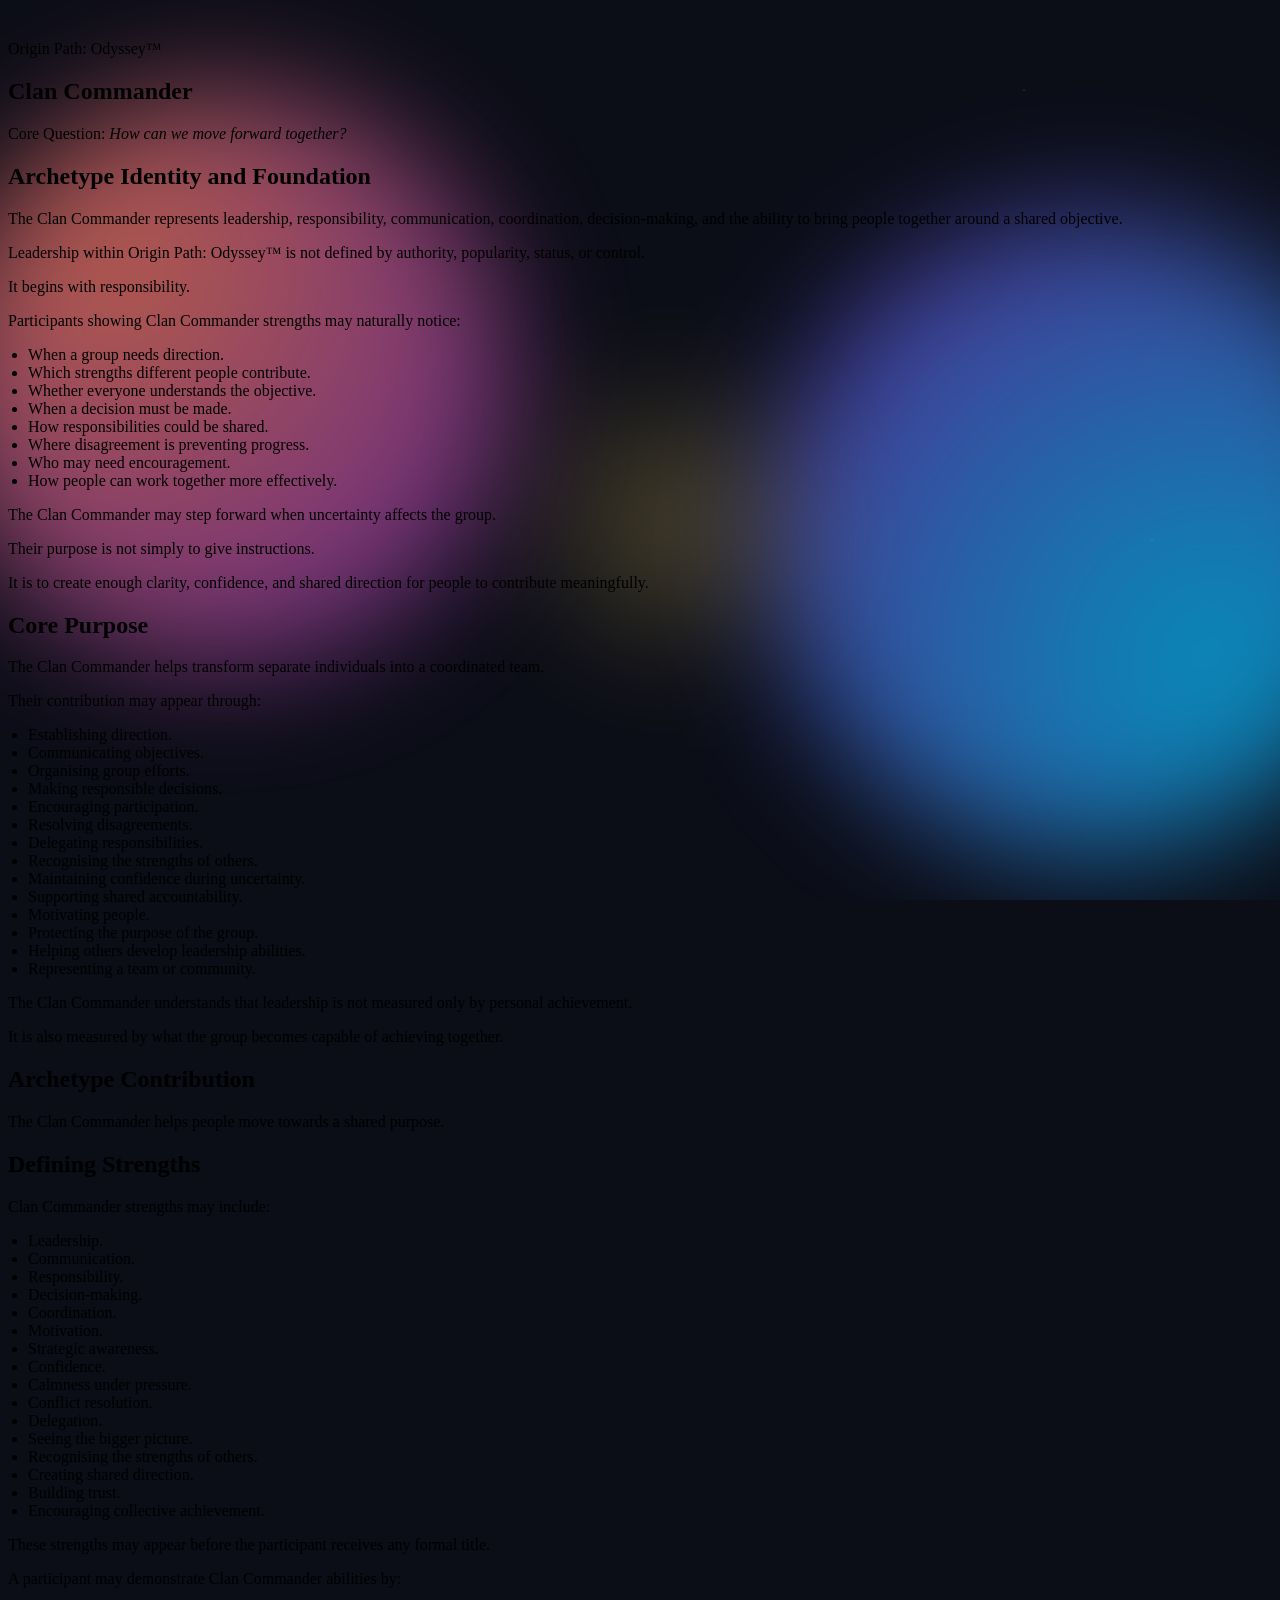
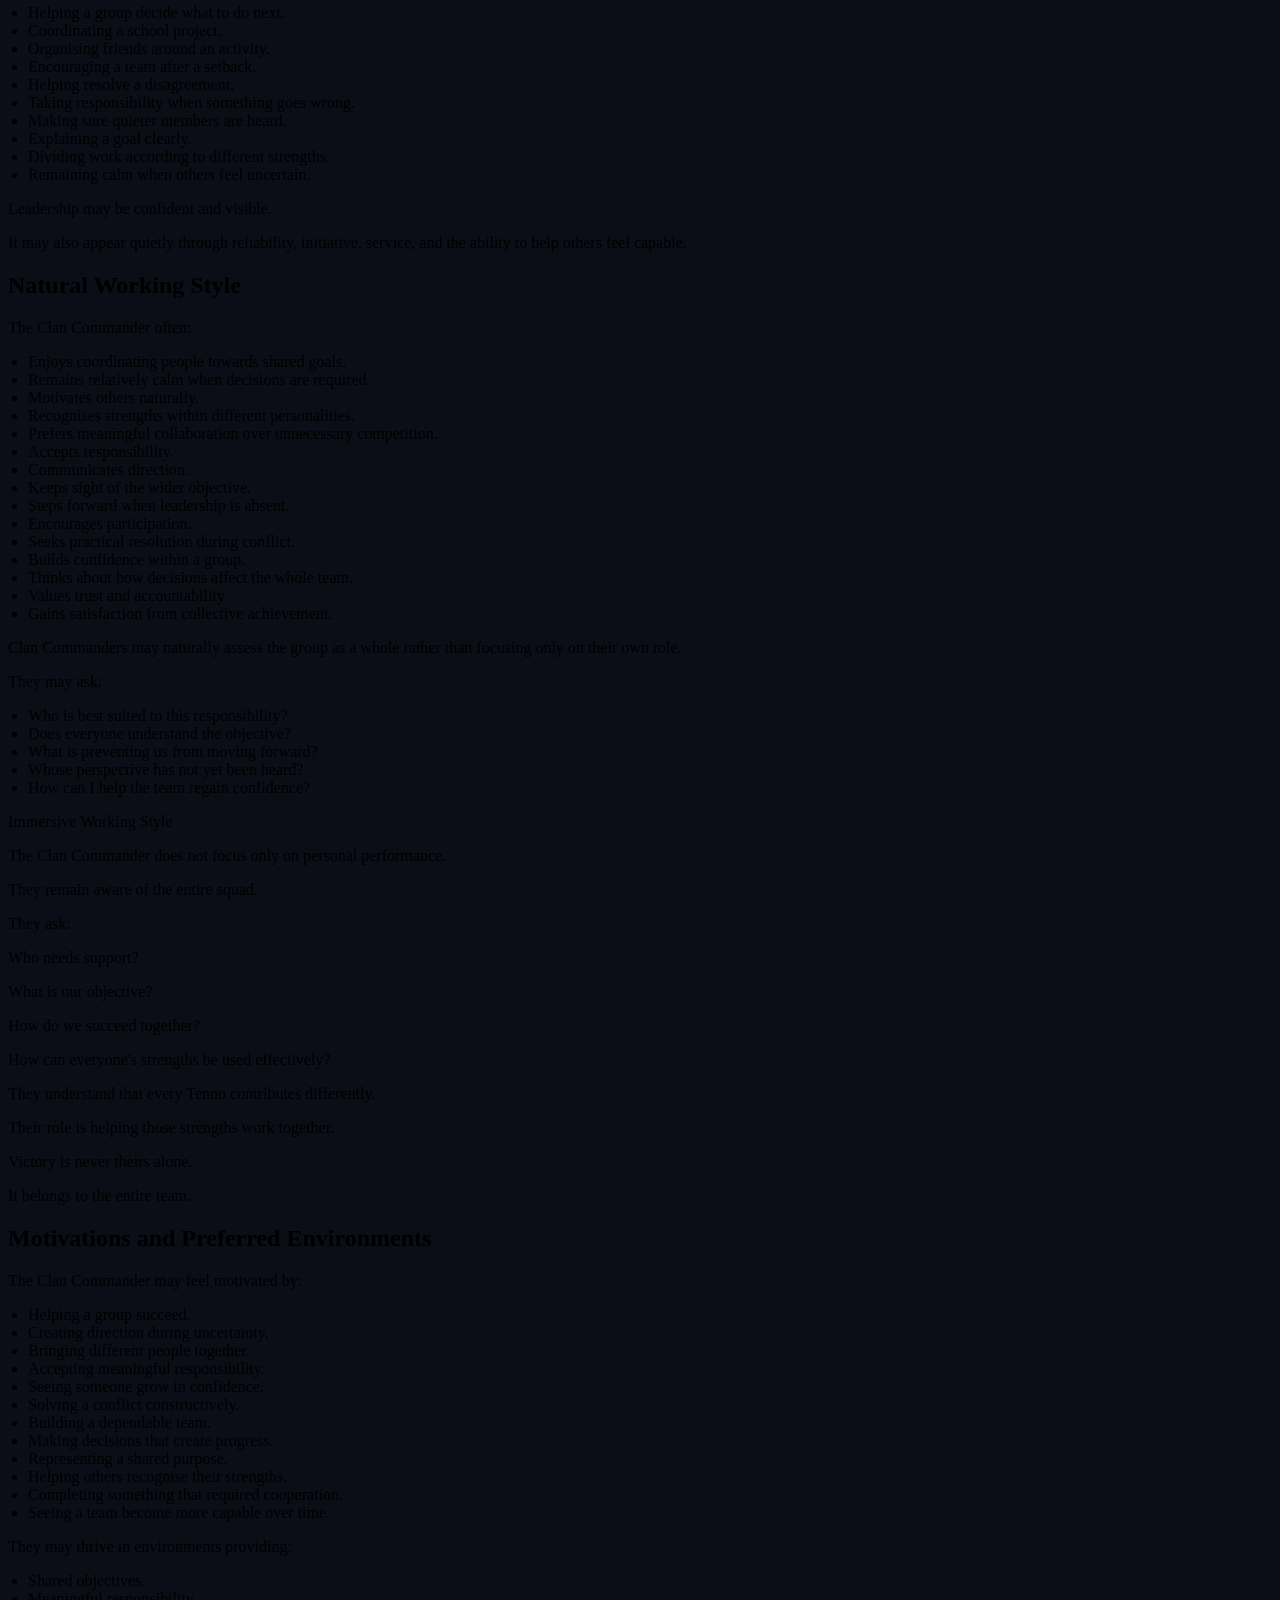
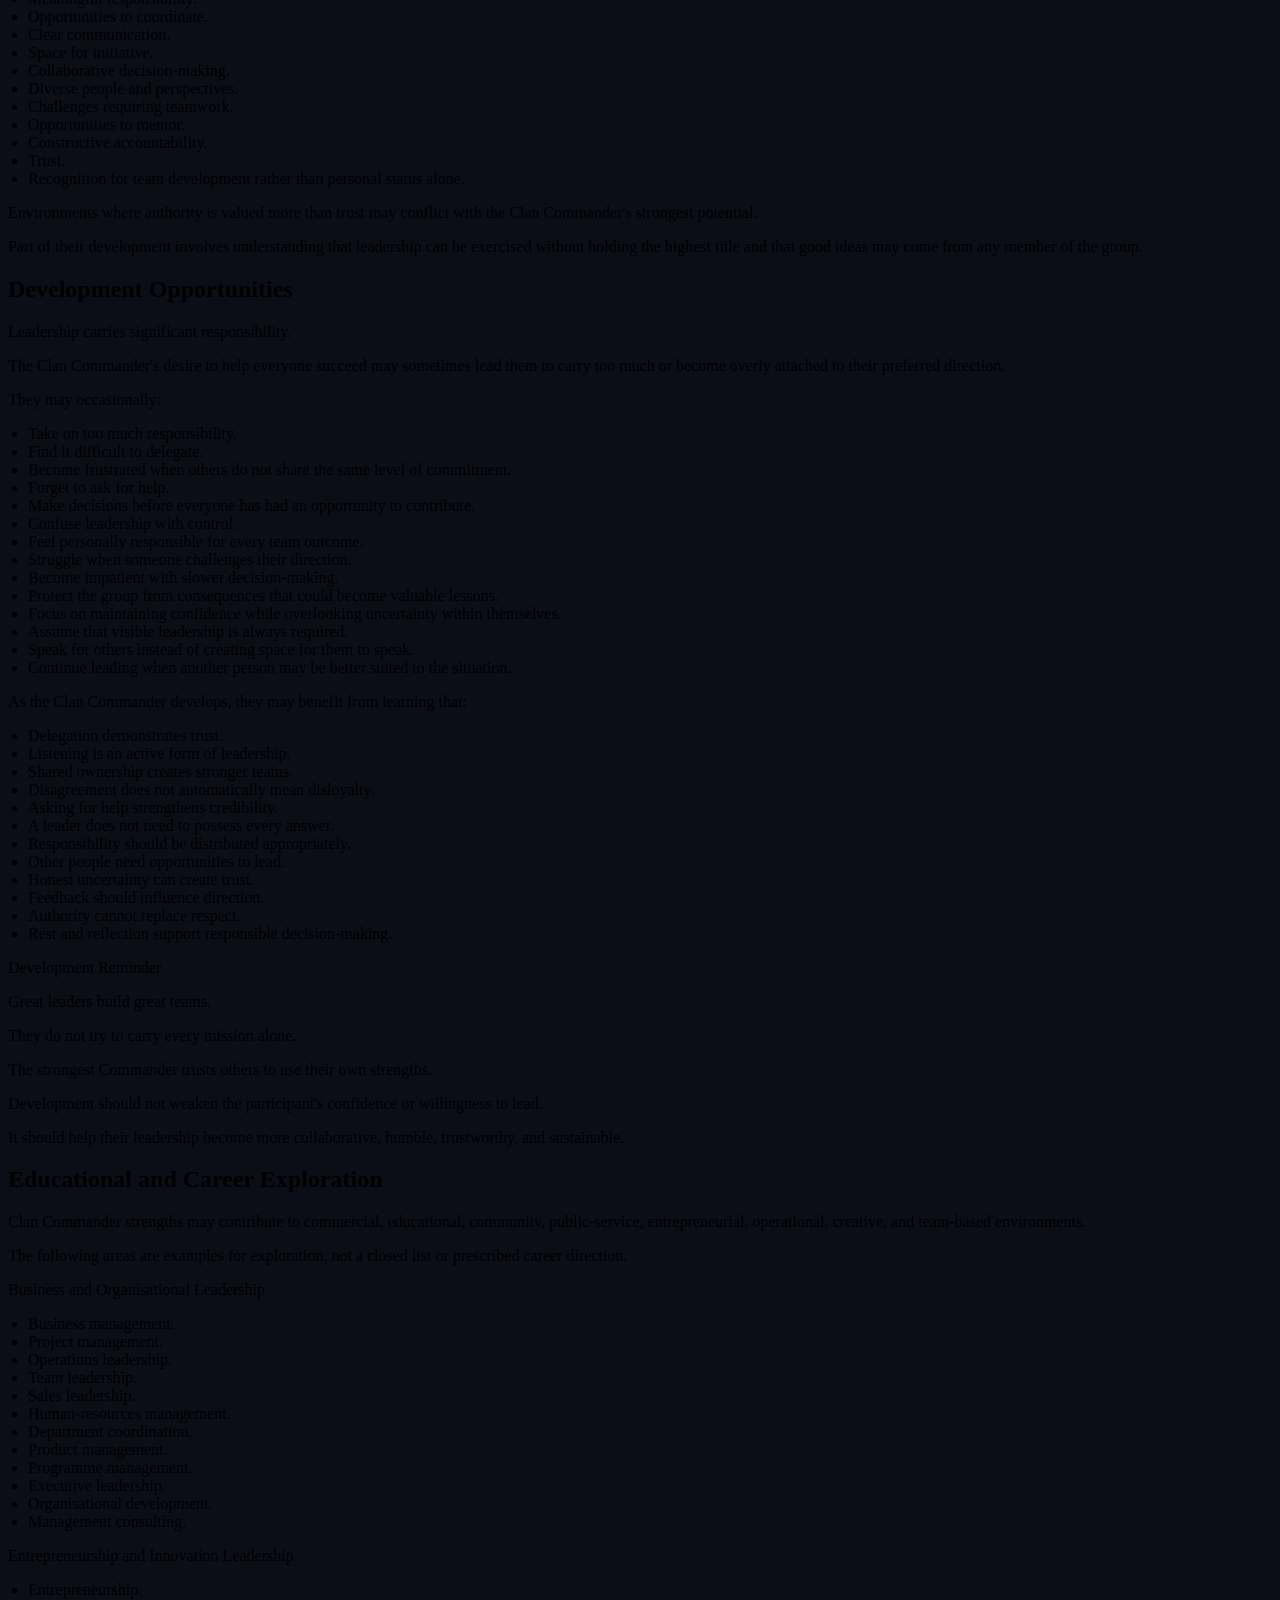
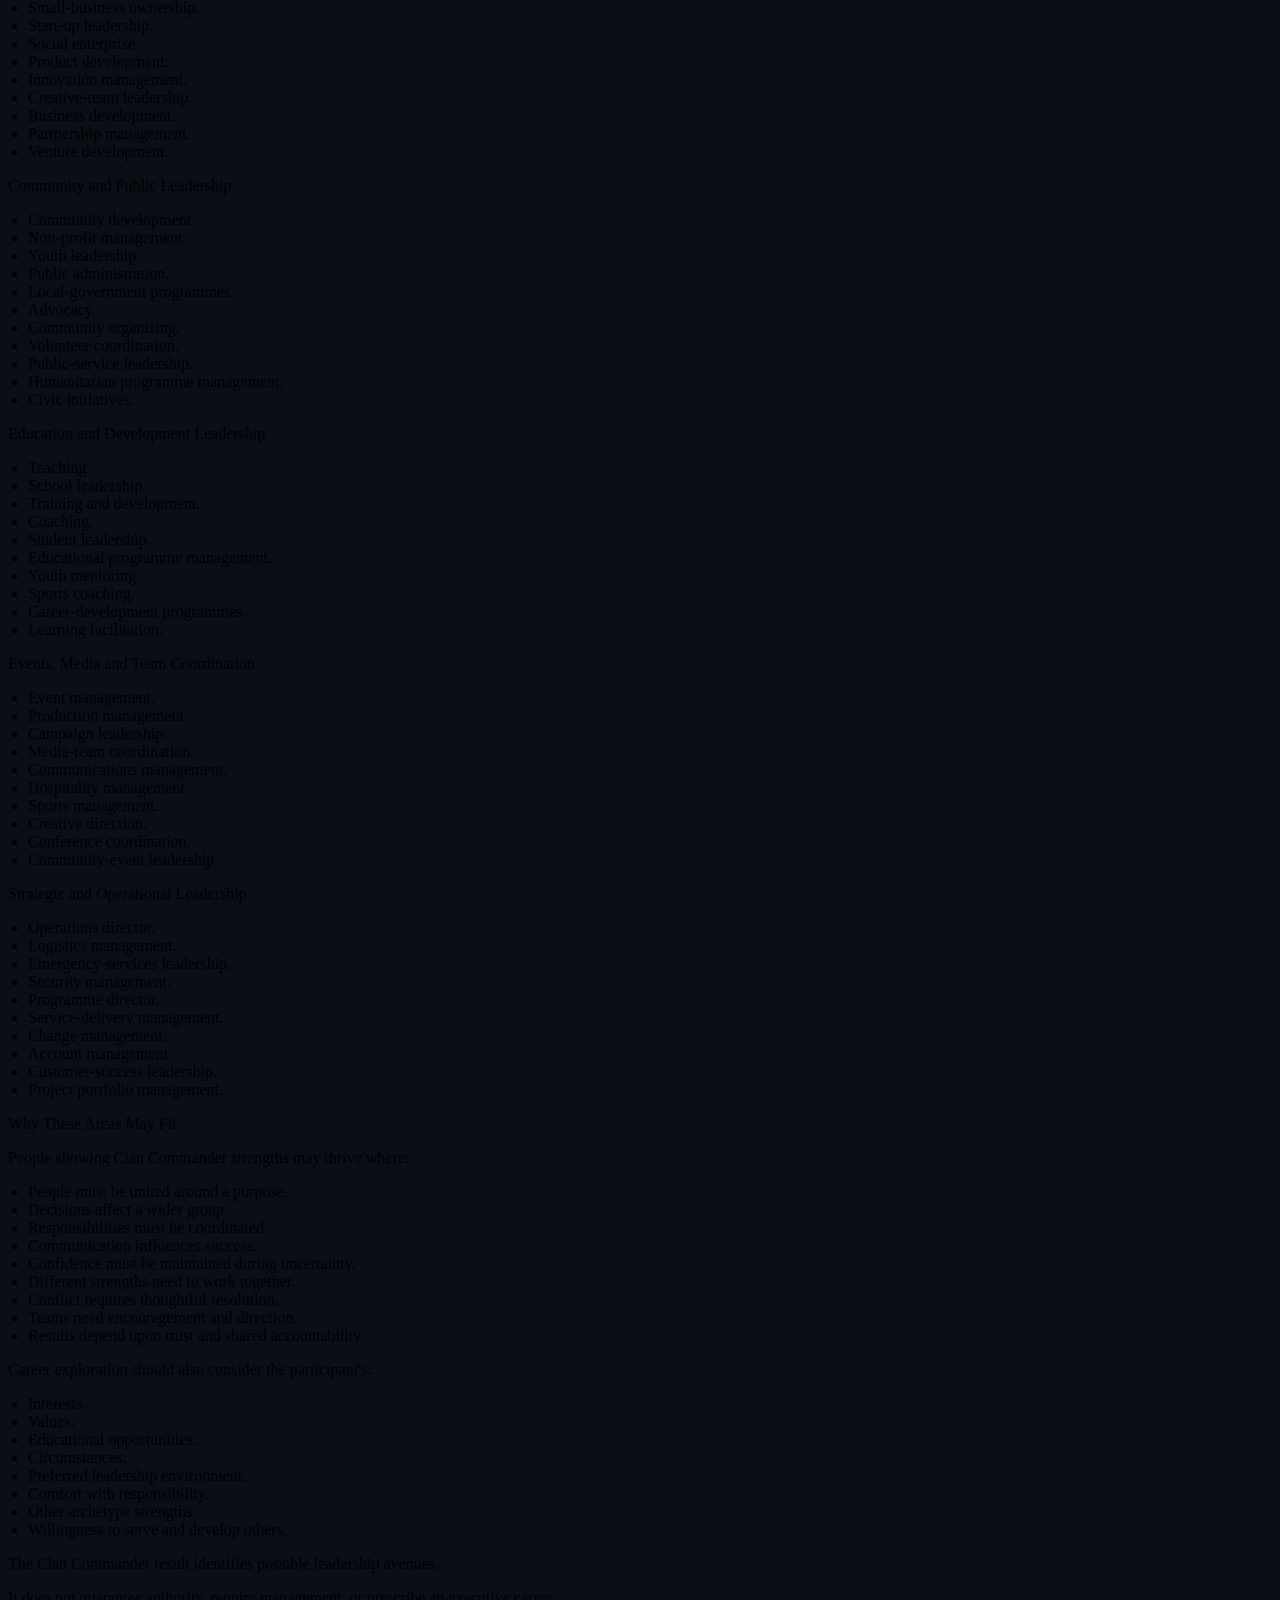
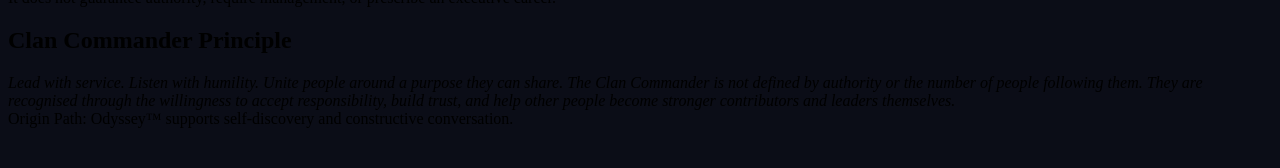
==== archetypes/clan-commander/index.html @ a95ad987 "7 Architype Pages 7 Architype Web Pages completed" ====
<!DOCTYPE html>
<html lang="en">
<head>
    <meta charset="UTF-8">
    <meta name="viewport" content="width=device-width, initial-scale=1.0">
    <title>Origin Path: Odyssey™ — Clan Commander</title>
    <link rel="stylesheet" href="../../origin-path-theme.css">
    <style>
        /* Shared landing page backgrounds / globals */
        :root {
            --deep-space: #0b0d17;
            --origin-glow: #ff7e5f;
            --odyssey-glow: #00c6ff;
            --accent-purple: #7b2cbf;
            --accent-gold: #f4d35e;
        }
        body {
            background: var(--deep-space);
        }
        .background {
            position: fixed;
            inset: 0;
            z-index: -1;
            perspective: 1200px;
            overflow: hidden;
            background: var(--deep-space);
        }
        .stars {
            position: absolute;
            inset: 0;
            background-image:
                radial-gradient(2px 2px at 10% 20%, rgba(255,255,255,0.35), transparent),
                radial-gradient(1.5px 1.5px at 80% 10%, rgba(255,255,255,0.25), transparent),
                radial-gradient(1px 1px at 40% 80%, rgba(255,255,255,0.2), transparent),
                radial-gradient(2px 2px at 90% 60%, rgba(255,255,255,0.3), transparent),
                radial-gradient(1px 1px at 25% 55%, rgba(255,255,255,0.15), transparent);
            background-size: 100% 100%;
            opacity: 0.6;
            z-index: 0;
        }
        .orb {
            position: absolute;
            border-radius: 50%;
            filter: blur(60px);
            opacity: 0.7;
            animation: float 18s ease-in-out infinite;
            z-index: 1;
        }
        .orb-origin {
            width: 45vw;
            height: 45vw;
            max-width: 600px;
            max-height: 600px;
            background: radial-gradient(circle at 30% 30%, var(--origin-glow), var(--accent-purple));
            top: 10%;
            left: -5%;
            animation-delay: 0s;
        }
        .orb-odyssey {
            width: 50vw;
            height: 50vw;
            max-width: 700px;
            max-height: 700px;
            background: radial-gradient(circle at 70% 70%, var(--odyssey-glow), var(--accent-purple));
            bottom: 5%;
            right: -10%;
            animation-delay: -9s;
        }
        .orb-gold {
            width: 25vw;
            height: 25vw;
            max-width: 320px;
            max-height: 320px;
            background: radial-gradient(circle, var(--accent-gold), transparent 70%);
            top: 40%;
            left: 40%;
            opacity: 0.35;
            animation-delay: -4s;
            animation-duration: 22s;
        }
        @keyframes float {
            0%, 100% { transform: translateY(0) scale(1); }
            50% { transform: translateY(-30px) scale(1.05); }
        }
        .opo-shell {
            position: relative;
            z-index: 10;
            margin-top: 40px;
            margin-bottom: 40px;
        }
    </style>
</head>
<body class="opo-theme">
    <div class="background" aria-hidden="true">
        <div class="stars"></div>
        <div class="orb orb-origin"></div>
        <div class="orb orb-odyssey"></div>
        <div class="orb orb-gold"></div>
    </div>
    <main class="opo-page">
        <section class="opo-shell">
            <header class="opo-hero opo-hero--participant">
                <p class="opo-eyebrow">Origin Path: Odyssey™</p>
                <h1 class="opo-title">Clan Commander</h1>
                <p class="opo-copy opo-copy--supporting">Core Question: <em>How can we move forward together?</em></p>
            </header>
            
            <div class="opo-content">
                <section class="opo-section">
                    <h2 class="opo-heading">Archetype Identity and Foundation</h2>
                    <p class="opo-copy">The Clan Commander represents leadership, responsibility, communication, coordination, decision-making, and the ability to bring people together around a shared objective.</p>
<p class="opo-copy">Leadership within Origin Path: Odyssey™ is not defined by authority, popularity, status, or control.</p>
<p class="opo-copy">It begins with responsibility.</p>
<p class="opo-copy">Participants showing Clan Commander strengths may naturally notice:</p>
<ul style="color: var(--opo-copy); margin-bottom: 14px; padding-left: 20px;">
  <li>When a group needs direction.</li>
  <li>Which strengths different people contribute.</li>
  <li>Whether everyone understands the objective.</li>
  <li>When a decision must be made.</li>
  <li>How responsibilities could be shared.</li>
  <li>Where disagreement is preventing progress.</li>
  <li>Who may need encouragement.</li>
  <li>How people can work together more effectively.</li>
</ul>
<p class="opo-copy">The Clan Commander may step forward when uncertainty affects the group.</p>
<p class="opo-copy">Their purpose is not simply to give instructions.</p>
<p class="opo-copy">It is to create enough clarity, confidence, and shared direction for people to contribute meaningfully.</p>

                </section>

                <section class="opo-section">
                    <h2 class="opo-heading">Core Purpose</h2>
                    <p class="opo-copy">The Clan Commander helps transform separate individuals into a coordinated team.</p>
<p class="opo-copy">Their contribution may appear through:</p>
<ul style="color: var(--opo-copy); margin-bottom: 14px; padding-left: 20px;">
  <li>Establishing direction.</li>
  <li>Communicating objectives.</li>
  <li>Organising group efforts.</li>
  <li>Making responsible decisions.</li>
  <li>Encouraging participation.</li>
  <li>Resolving disagreements.</li>
  <li>Delegating responsibilities.</li>
  <li>Recognising the strengths of others.</li>
  <li>Maintaining confidence during uncertainty.</li>
  <li>Supporting shared accountability.</li>
  <li>Motivating people.</li>
  <li>Protecting the purpose of the group.</li>
  <li>Helping others develop leadership abilities.</li>
  <li>Representing a team or community.</li>
</ul>
<p class="opo-copy">The Clan Commander understands that leadership is not measured only by personal achievement.</p>
<p class="opo-copy">It is also measured by what the group becomes capable of achieving together.</p>

                </section>

                <section class="opo-section opo-callout opo-callout--participant">
                    <h2 class="opo-heading">Archetype Contribution</h2>
                    <p class="opo-copy">The Clan Commander helps people move towards a shared purpose.</p>

                </section>

                <section class="opo-section">
                    <h2 class="opo-heading">Defining Strengths</h2>
                    <p class="opo-copy">Clan Commander strengths may include:</p>
<ul style="color: var(--opo-copy); margin-bottom: 14px; padding-left: 20px;">
  <li>Leadership.</li>
  <li>Communication.</li>
  <li>Responsibility.</li>
  <li>Decision-making.</li>
  <li>Coordination.</li>
  <li>Motivation.</li>
  <li>Strategic awareness.</li>
  <li>Confidence.</li>
  <li>Calmness under pressure.</li>
  <li>Conflict resolution.</li>
  <li>Delegation.</li>
  <li>Seeing the bigger picture.</li>
  <li>Recognising the strengths of others.</li>
  <li>Creating shared direction.</li>
  <li>Building trust.</li>
  <li>Encouraging collective achievement.</li>
</ul>
<p class="opo-copy">These strengths may appear before the participant receives any formal title.</p>
<p class="opo-copy">A participant may demonstrate Clan Commander abilities by:</p>
<ul style="color: var(--opo-copy); margin-bottom: 14px; padding-left: 20px;">
  <li>Helping a group decide what to do next.</li>
  <li>Coordinating a school project.</li>
  <li>Organising friends around an activity.</li>
  <li>Encouraging a team after a setback.</li>
  <li>Helping resolve a disagreement.</li>
  <li>Taking responsibility when something goes wrong.</li>
  <li>Making sure quieter members are heard.</li>
  <li>Explaining a goal clearly.</li>
  <li>Dividing work according to different strengths.</li>
  <li>Remaining calm when others feel uncertain.</li>
</ul>
<p class="opo-copy">Leadership may be confident and visible.</p>
<p class="opo-copy">It may also appear quietly through reliability, initiative, service, and the ability to help others feel capable.</p>

                </section>

                <section class="opo-section">
                    <article class="opo-detail">
                        <h2 class="opo-heading">Natural Working Style</h2>
                        <p class="opo-copy">The Clan Commander often:</p>
<ul style="color: var(--opo-copy); margin-bottom: 14px; padding-left: 20px;">
  <li>Enjoys coordinating people towards shared goals.</li>
  <li>Remains relatively calm when decisions are required.</li>
  <li>Motivates others naturally.</li>
  <li>Recognises strengths within different personalities.</li>
  <li>Prefers meaningful collaboration over unnecessary competition.</li>
  <li>Accepts responsibility.</li>
  <li>Communicates direction.</li>
  <li>Keeps sight of the wider objective.</li>
  <li>Steps forward when leadership is absent.</li>
  <li>Encourages participation.</li>
  <li>Seeks practical resolution during conflict.</li>
  <li>Builds confidence within a group.</li>
  <li>Thinks about how decisions affect the whole team.</li>
  <li>Values trust and accountability.</li>
  <li>Gains satisfaction from collective achievement.</li>
</ul>
<p class="opo-copy">Clan Commanders may naturally assess the group as a whole rather than focusing only on their own role.</p>
<p class="opo-copy">They may ask:</p>
<ul style="color: var(--opo-copy); margin-bottom: 14px; padding-left: 20px;">
  <li>Who is best suited to this responsibility?</li>
  <li>Does everyone understand the objective?</li>
  <li>What is preventing us from moving forward?</li>
  <li>Whose perspective has not yet been heard?</li>
  <li>How can I help the team regain confidence?</li>
</ul>
<p class="opo-copy">Immersive Working Style</p>
<p class="opo-copy">The Clan Commander does not focus only on personal performance.</p>
<p class="opo-copy">They remain aware of the entire squad.</p>
<p class="opo-copy">They ask:</p>
<p class="opo-copy">Who needs support?</p>
<p class="opo-copy">What is our objective?</p>
<p class="opo-copy">How do we succeed together?</p>
<p class="opo-copy">How can everyone&#39;s strengths be used effectively?</p>
<p class="opo-copy">They understand that every Tenno contributes differently.</p>
<p class="opo-copy">Their role is helping those strengths work together.</p>
<p class="opo-copy">Victory is never theirs alone.</p>
<p class="opo-copy">It belongs to the entire team.</p>

                    </article>
                    <article class="opo-detail" style="margin-top: 18px;">
                        <h2 class="opo-heading">Motivations and Preferred Environments</h2>
                        <p class="opo-copy">The Clan Commander may feel motivated by:</p>
<ul style="color: var(--opo-copy); margin-bottom: 14px; padding-left: 20px;">
  <li>Helping a group succeed.</li>
  <li>Creating direction during uncertainty.</li>
  <li>Bringing different people together.</li>
  <li>Accepting meaningful responsibility.</li>
  <li>Seeing someone grow in confidence.</li>
  <li>Solving a conflict constructively.</li>
  <li>Building a dependable team.</li>
  <li>Making decisions that create progress.</li>
  <li>Representing a shared purpose.</li>
  <li>Helping others recognise their strengths.</li>
  <li>Completing something that required cooperation.</li>
  <li>Seeing a team become more capable over time.</li>
</ul>
<p class="opo-copy">They may thrive in environments providing:</p>
<ul style="color: var(--opo-copy); margin-bottom: 14px; padding-left: 20px;">
  <li>Shared objectives.</li>
  <li>Meaningful responsibility.</li>
  <li>Opportunities to coordinate.</li>
  <li>Clear communication.</li>
  <li>Space for initiative.</li>
  <li>Collaborative decision-making.</li>
  <li>Diverse people and perspectives.</li>
  <li>Challenges requiring teamwork.</li>
  <li>Opportunities to mentor.</li>
  <li>Constructive accountability.</li>
  <li>Trust.</li>
  <li>Recognition for team development rather than personal status alone.</li>
</ul>
<p class="opo-copy">Environments where authority is valued more than trust may conflict with the Clan Commander&#39;s strongest potential.</p>
<p class="opo-copy">Part of their development involves understanding that leadership can be exercised without holding the highest title and that good ideas may come from any member of the group.</p>

                    </article>
                </section>

                <section class="opo-section">
                    <div class="opo-panel opo-panel--guidance">
                        <h2 class="opo-heading">Development Opportunities</h2>
                        <p class="opo-copy">Leadership carries significant responsibility.</p>
<p class="opo-copy">The Clan Commander&#39;s desire to help everyone succeed may sometimes lead them to carry too much or become overly attached to their preferred direction.</p>
<p class="opo-copy">They may occasionally:</p>
<ul style="color: var(--opo-copy); margin-bottom: 14px; padding-left: 20px;">
  <li>Take on too much responsibility.</li>
  <li>Find it difficult to delegate.</li>
  <li>Become frustrated when others do not share the same level of commitment.</li>
  <li>Forget to ask for help.</li>
  <li>Make decisions before everyone has had an opportunity to contribute.</li>
  <li>Confuse leadership with control.</li>
  <li>Feel personally responsible for every team outcome.</li>
  <li>Struggle when someone challenges their direction.</li>
  <li>Become impatient with slower decision-making.</li>
  <li>Protect the group from consequences that could become valuable lessons.</li>
  <li>Focus on maintaining confidence while overlooking uncertainty within themselves.</li>
  <li>Assume that visible leadership is always required.</li>
  <li>Speak for others instead of creating space for them to speak.</li>
  <li>Continue leading when another person may be better suited to the situation.</li>
</ul>
<p class="opo-copy">As the Clan Commander develops, they may benefit from learning that:</p>
<ul style="color: var(--opo-copy); margin-bottom: 14px; padding-left: 20px;">
  <li>Delegation demonstrates trust.</li>
  <li>Listening is an active form of leadership.</li>
  <li>Shared ownership creates stronger teams.</li>
  <li>Disagreement does not automatically mean disloyalty.</li>
  <li>Asking for help strengthens credibility.</li>
  <li>A leader does not need to possess every answer.</li>
  <li>Responsibility should be distributed appropriately.</li>
  <li>Other people need opportunities to lead.</li>
  <li>Honest uncertainty can create trust.</li>
  <li>Feedback should influence direction.</li>
  <li>Authority cannot replace respect.</li>
  <li>Rest and reflection support responsible decision-making.</li>
</ul>
<p class="opo-copy">Development Reminder</p>
<p class="opo-copy">Great leaders build great teams.</p>
<p class="opo-copy">They do not try to carry every mission alone.</p>
<p class="opo-copy">The strongest Commander trusts others to use their own strengths.</p>
<p class="opo-copy">Development should not weaken the participant&#39;s confidence or willingness to lead.</p>
<p class="opo-copy">It should help their leadership become more collaborative, humble, trustworthy, and sustainable.</p>

                    </div>
                </section>

                <section class="opo-section">
                    <h2 class="opo-heading">Educational and Career Exploration</h2>
                    <p class="opo-copy">Clan Commander strengths may contribute to commercial, educational, community, public-service, entrepreneurial, operational, creative, and team-based environments.</p>
<p class="opo-copy">The following areas are examples for exploration, not a closed list or prescribed career direction.</p>
<p class="opo-copy">Business and Organisational Leadership</p>
<ul style="color: var(--opo-copy); margin-bottom: 14px; padding-left: 20px;">
  <li>Business management.</li>
  <li>Project management.</li>
  <li>Operations leadership.</li>
  <li>Team leadership.</li>
  <li>Sales leadership.</li>
  <li>Human-resources management.</li>
  <li>Department coordination.</li>
  <li>Product management.</li>
  <li>Programme management.</li>
  <li>Executive leadership.</li>
  <li>Organisational development.</li>
  <li>Management consulting.</li>
</ul>
<p class="opo-copy">Entrepreneurship and Innovation Leadership</p>
<ul style="color: var(--opo-copy); margin-bottom: 14px; padding-left: 20px;">
  <li>Entrepreneurship.</li>
  <li>Small-business ownership.</li>
  <li>Start-up leadership.</li>
  <li>Social enterprise.</li>
  <li>Product development.</li>
  <li>Innovation management.</li>
  <li>Creative-team leadership.</li>
  <li>Business development.</li>
  <li>Partnership management.</li>
  <li>Venture development.</li>
</ul>
<p class="opo-copy">Community and Public Leadership</p>
<ul style="color: var(--opo-copy); margin-bottom: 14px; padding-left: 20px;">
  <li>Community development.</li>
  <li>Non-profit management.</li>
  <li>Youth leadership.</li>
  <li>Public administration.</li>
  <li>Local-government programmes.</li>
  <li>Advocacy.</li>
  <li>Community organising.</li>
  <li>Volunteer coordination.</li>
  <li>Public-service leadership.</li>
  <li>Humanitarian programme management.</li>
  <li>Civic initiatives.</li>
</ul>
<p class="opo-copy">Education and Development Leadership</p>
<ul style="color: var(--opo-copy); margin-bottom: 14px; padding-left: 20px;">
  <li>Teaching.</li>
  <li>School leadership.</li>
  <li>Training and development.</li>
  <li>Coaching.</li>
  <li>Student leadership.</li>
  <li>Educational programme management.</li>
  <li>Youth mentoring.</li>
  <li>Sports coaching.</li>
  <li>Career-development programmes.</li>
  <li>Learning facilitation.</li>
</ul>
<p class="opo-copy">Events, Media and Team Coordination</p>
<ul style="color: var(--opo-copy); margin-bottom: 14px; padding-left: 20px;">
  <li>Event management.</li>
  <li>Production management.</li>
  <li>Campaign leadership.</li>
  <li>Media-team coordination.</li>
  <li>Communications management.</li>
  <li>Hospitality management.</li>
  <li>Sports management.</li>
  <li>Creative direction.</li>
  <li>Conference coordination.</li>
  <li>Community-event leadership.</li>
</ul>
<p class="opo-copy">Strategic and Operational Leadership</p>
<ul style="color: var(--opo-copy); margin-bottom: 14px; padding-left: 20px;">
  <li>Operations director.</li>
  <li>Logistics management.</li>
  <li>Emergency-services leadership.</li>
  <li>Security management.</li>
  <li>Programme director.</li>
  <li>Service-delivery management.</li>
  <li>Change management.</li>
  <li>Account management.</li>
  <li>Customer-success leadership.</li>
  <li>Project portfolio management.</li>
</ul>
<p class="opo-copy">Why These Areas May Fit</p>
<p class="opo-copy">People showing Clan Commander strengths may thrive where:</p>
<ul style="color: var(--opo-copy); margin-bottom: 14px; padding-left: 20px;">
  <li>People must be united around a purpose.</li>
  <li>Decisions affect a wider group.</li>
  <li>Responsibilities must be coordinated.</li>
  <li>Communication influences success.</li>
  <li>Confidence must be maintained during uncertainty.</li>
  <li>Different strengths need to work together.</li>
  <li>Conflict requires thoughtful resolution.</li>
  <li>Teams need encouragement and direction.</li>
  <li>Results depend upon trust and shared accountability.</li>
</ul>
<p class="opo-copy">Career exploration should also consider the participant&#39;s:</p>
<ul style="color: var(--opo-copy); margin-bottom: 14px; padding-left: 20px;">
  <li>Interests.</li>
  <li>Values.</li>
  <li>Educational opportunities.</li>
  <li>Circumstances.</li>
  <li>Preferred leadership environment.</li>
  <li>Comfort with responsibility.</li>
  <li>Other archetype strengths.</li>
  <li>Willingness to serve and develop others.</li>
</ul>
<p class="opo-copy">The Clan Commander result identifies possible leadership avenues.</p>
<p class="opo-copy">It does not guarantee authority, require management, or prescribe an executive career.</p>

                </section>
                
                <section class="opo-panel opo-panel--reflection">
                    <h2 class="opo-heading">Clan Commander Principle</h2>
                    <p style="font-style: italic; margin-bottom: 0;" class="opo-copy">Lead with service. Listen with humility. Unite people around a purpose they can share.
The Clan Commander is not defined by authority or the number of people following them.
They are recognised through the willingness to accept responsibility, build trust, and help other people become stronger contributors and leaders themselves.</p>
                </section>
            </div>

            <footer class="opo-footer">
                Origin Path: Odyssey™ supports self-discovery and constructive conversation.
            </footer>
        </section>
    </main>
</body>
</html>
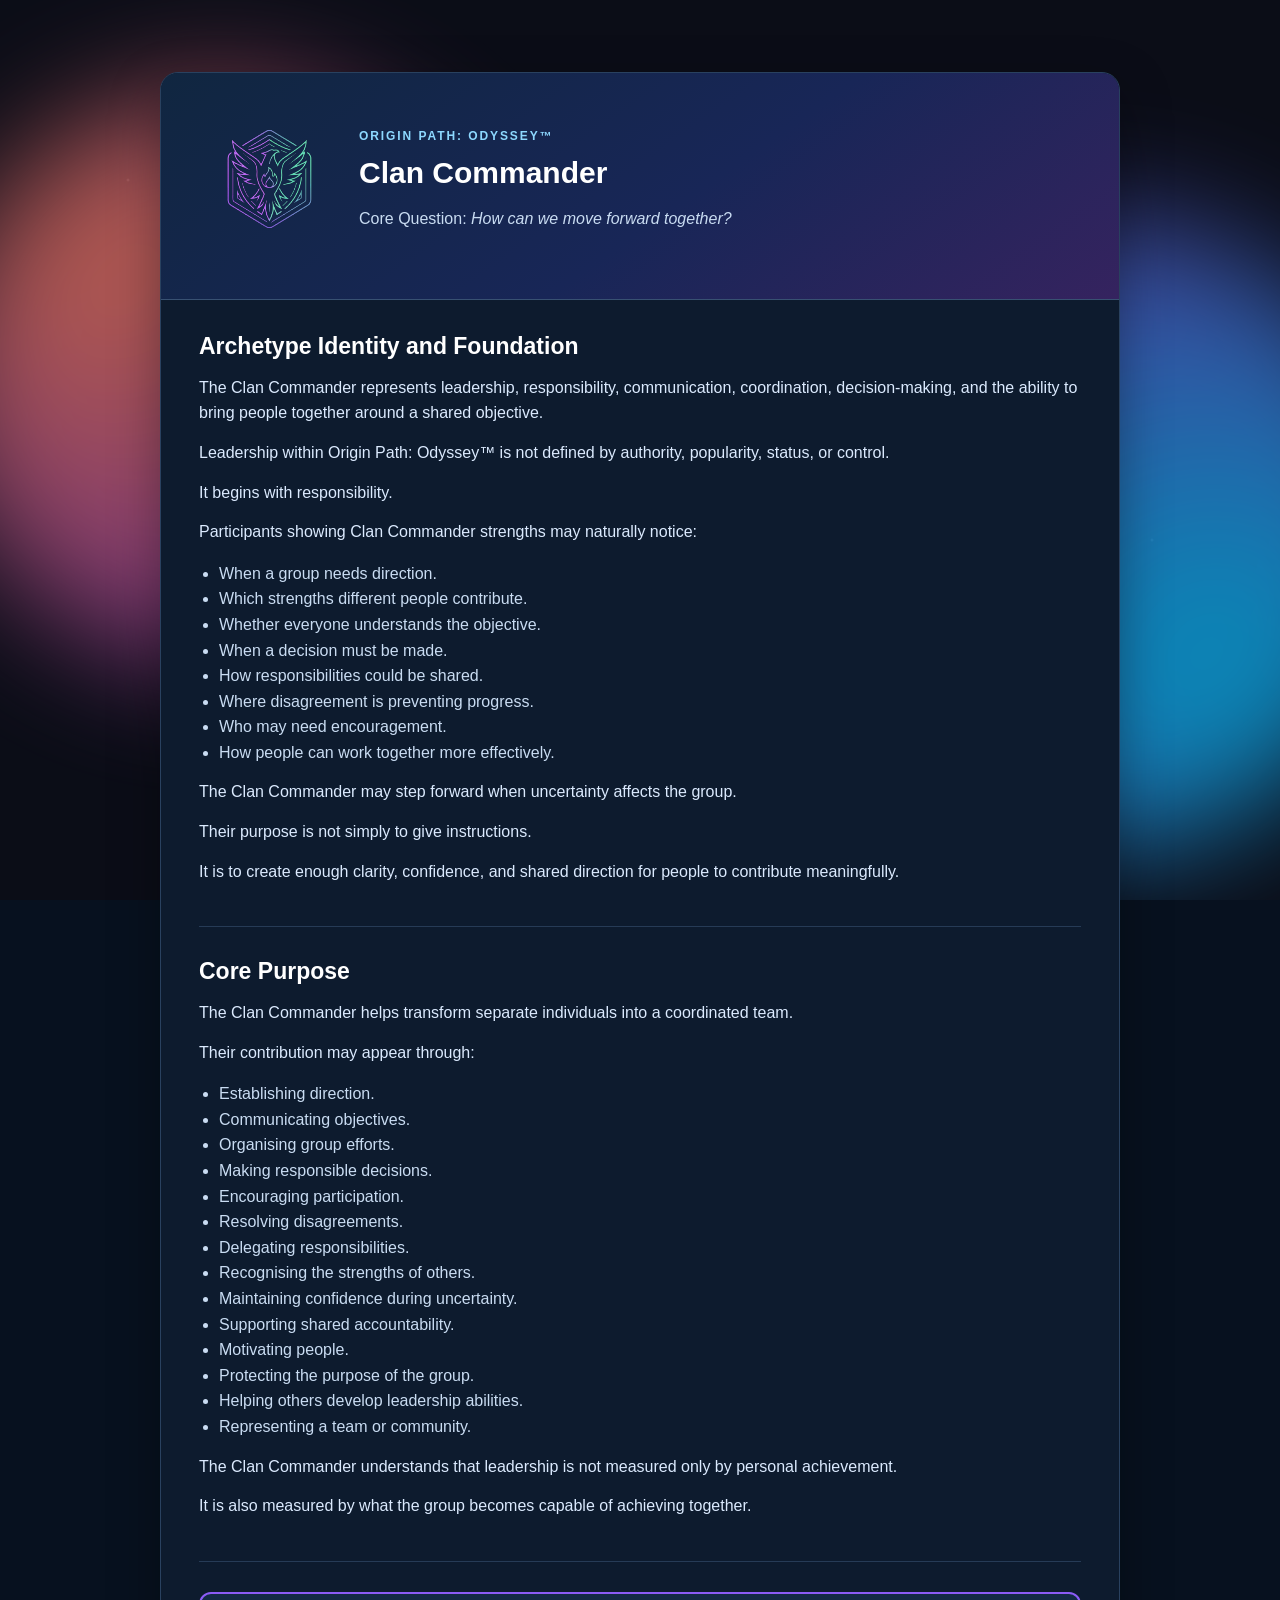
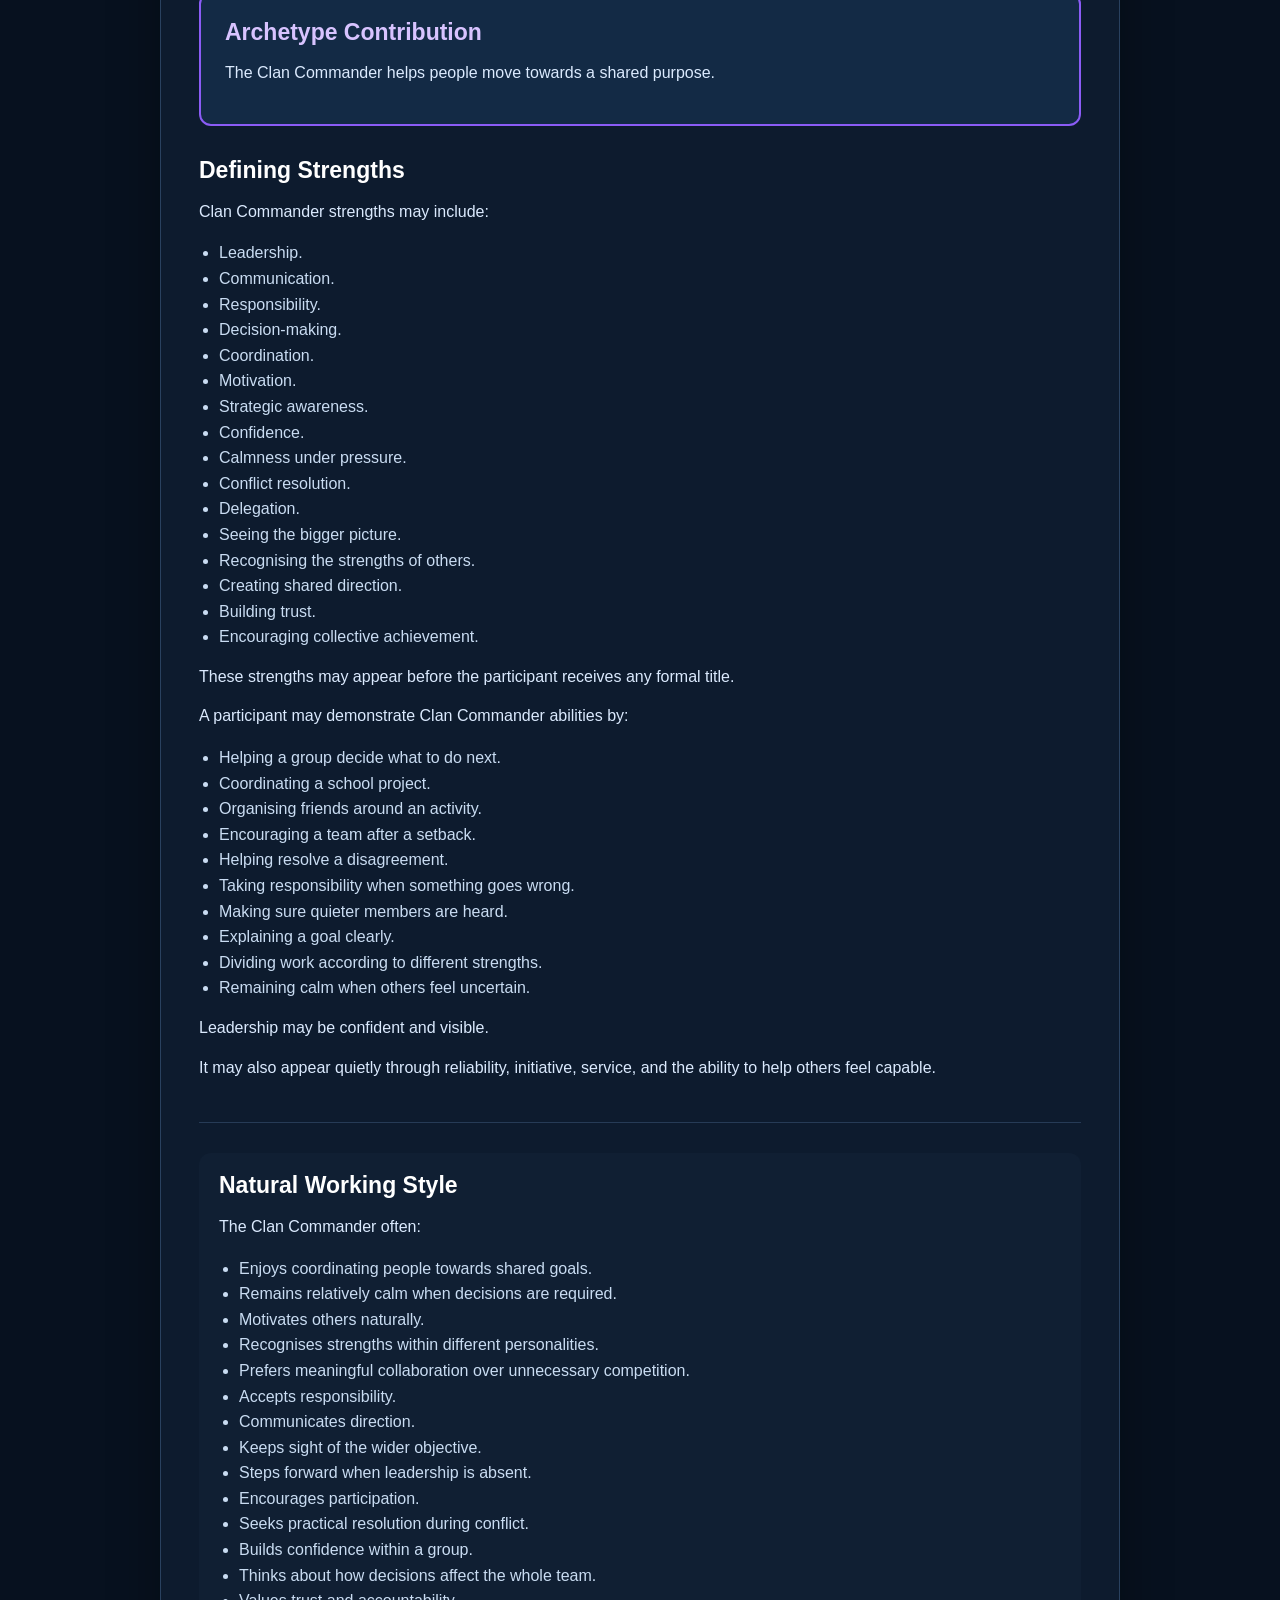
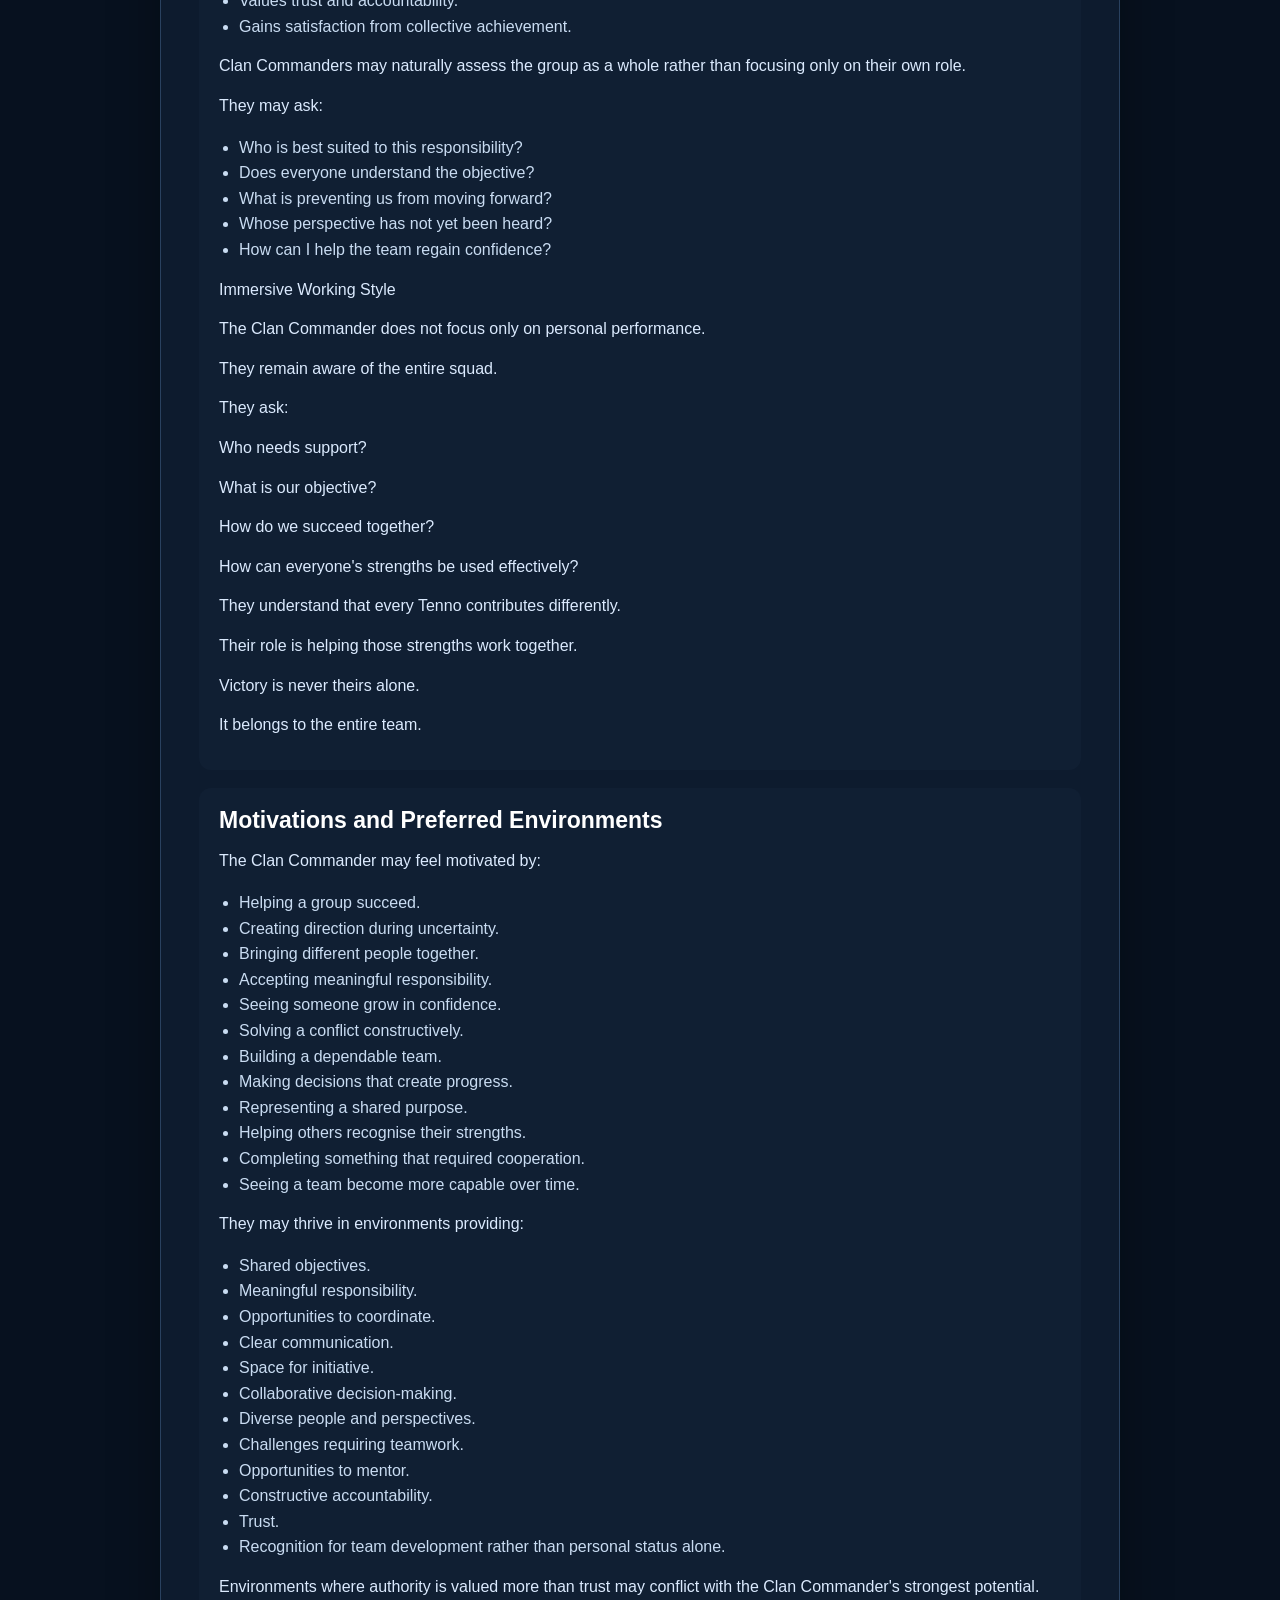
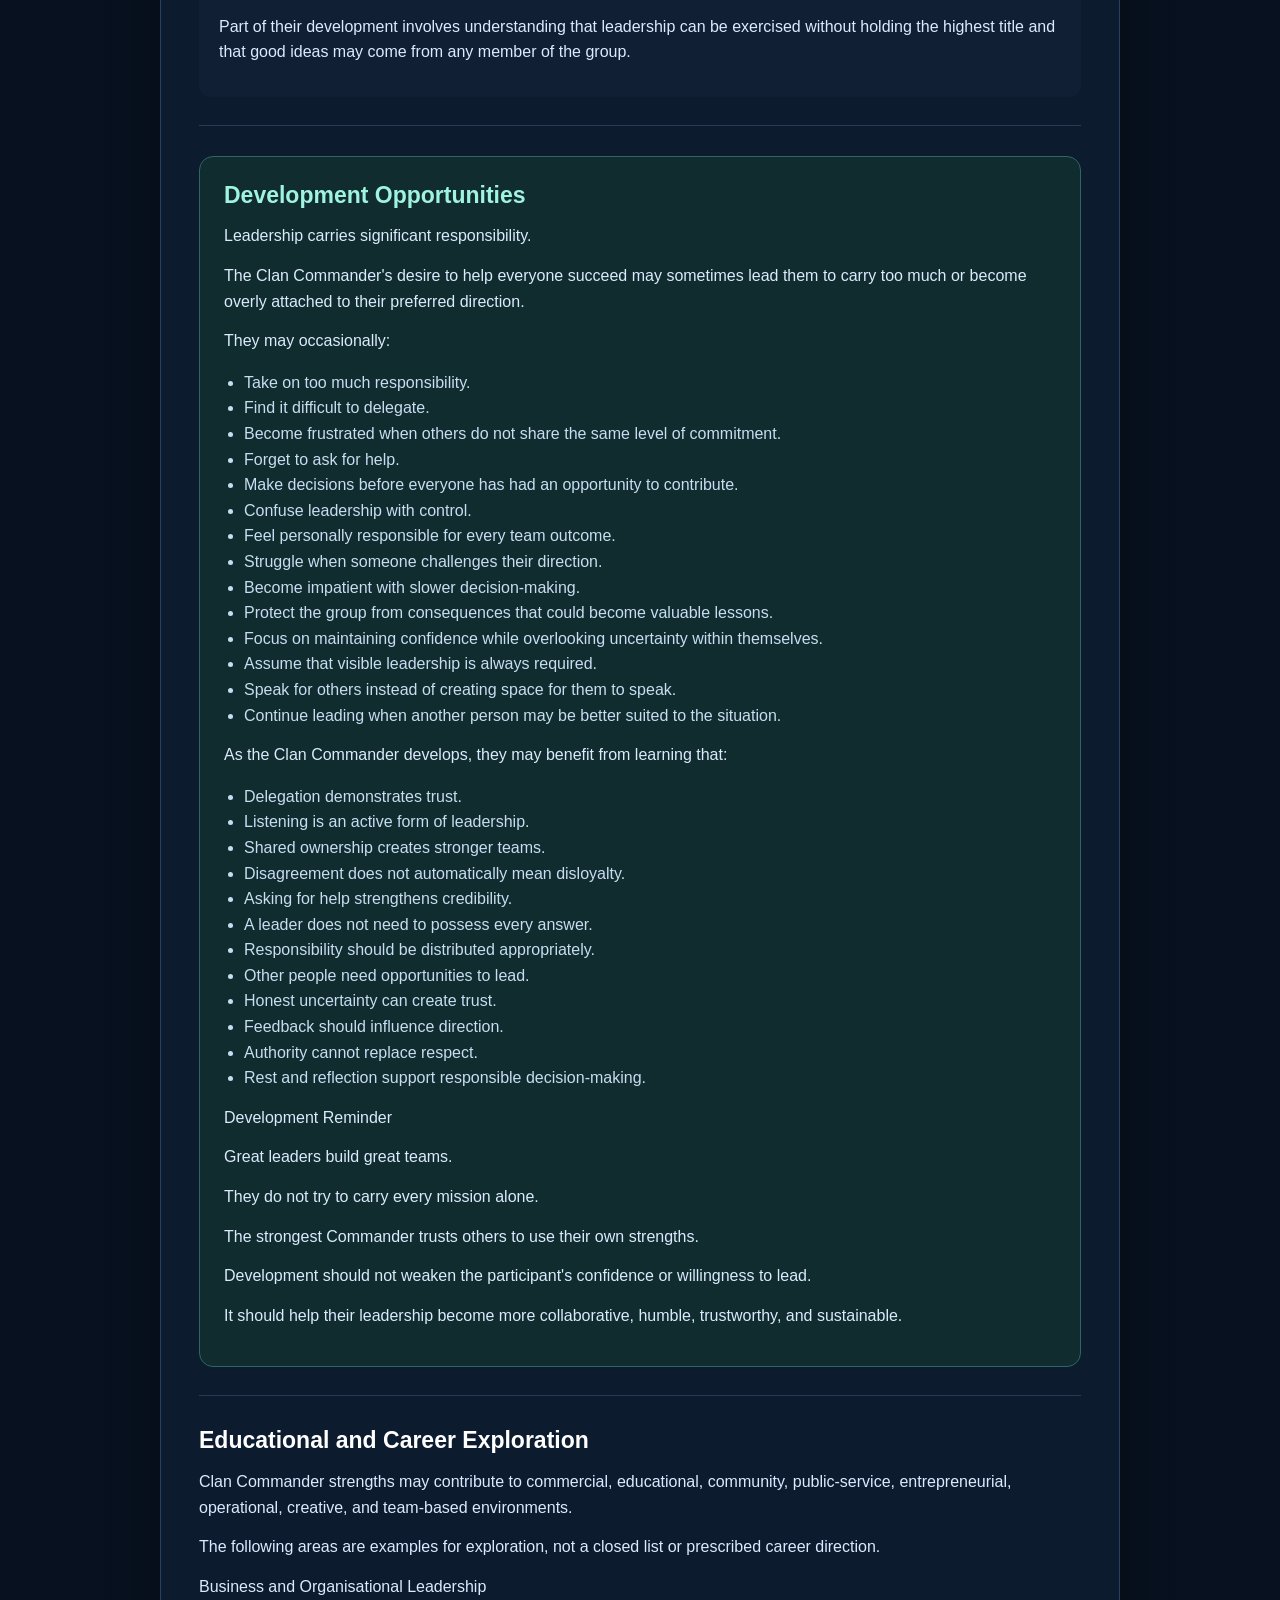
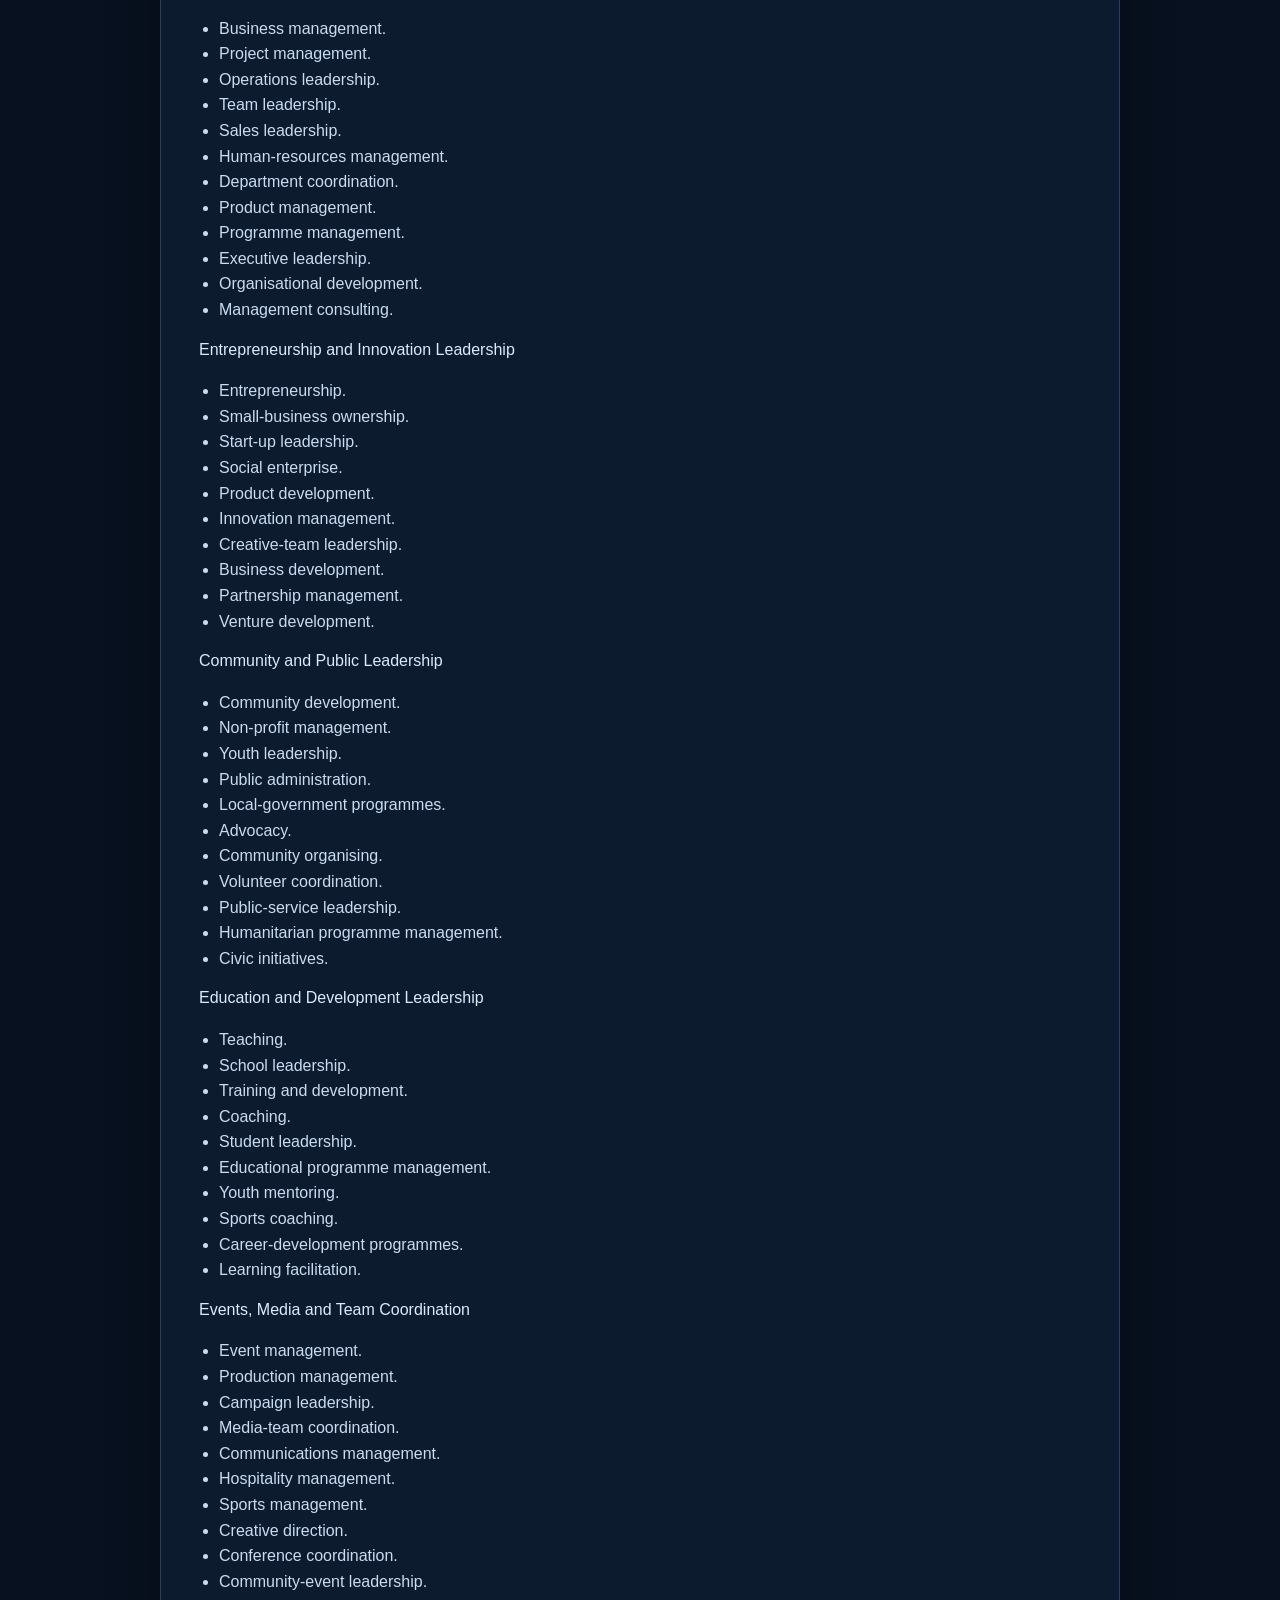
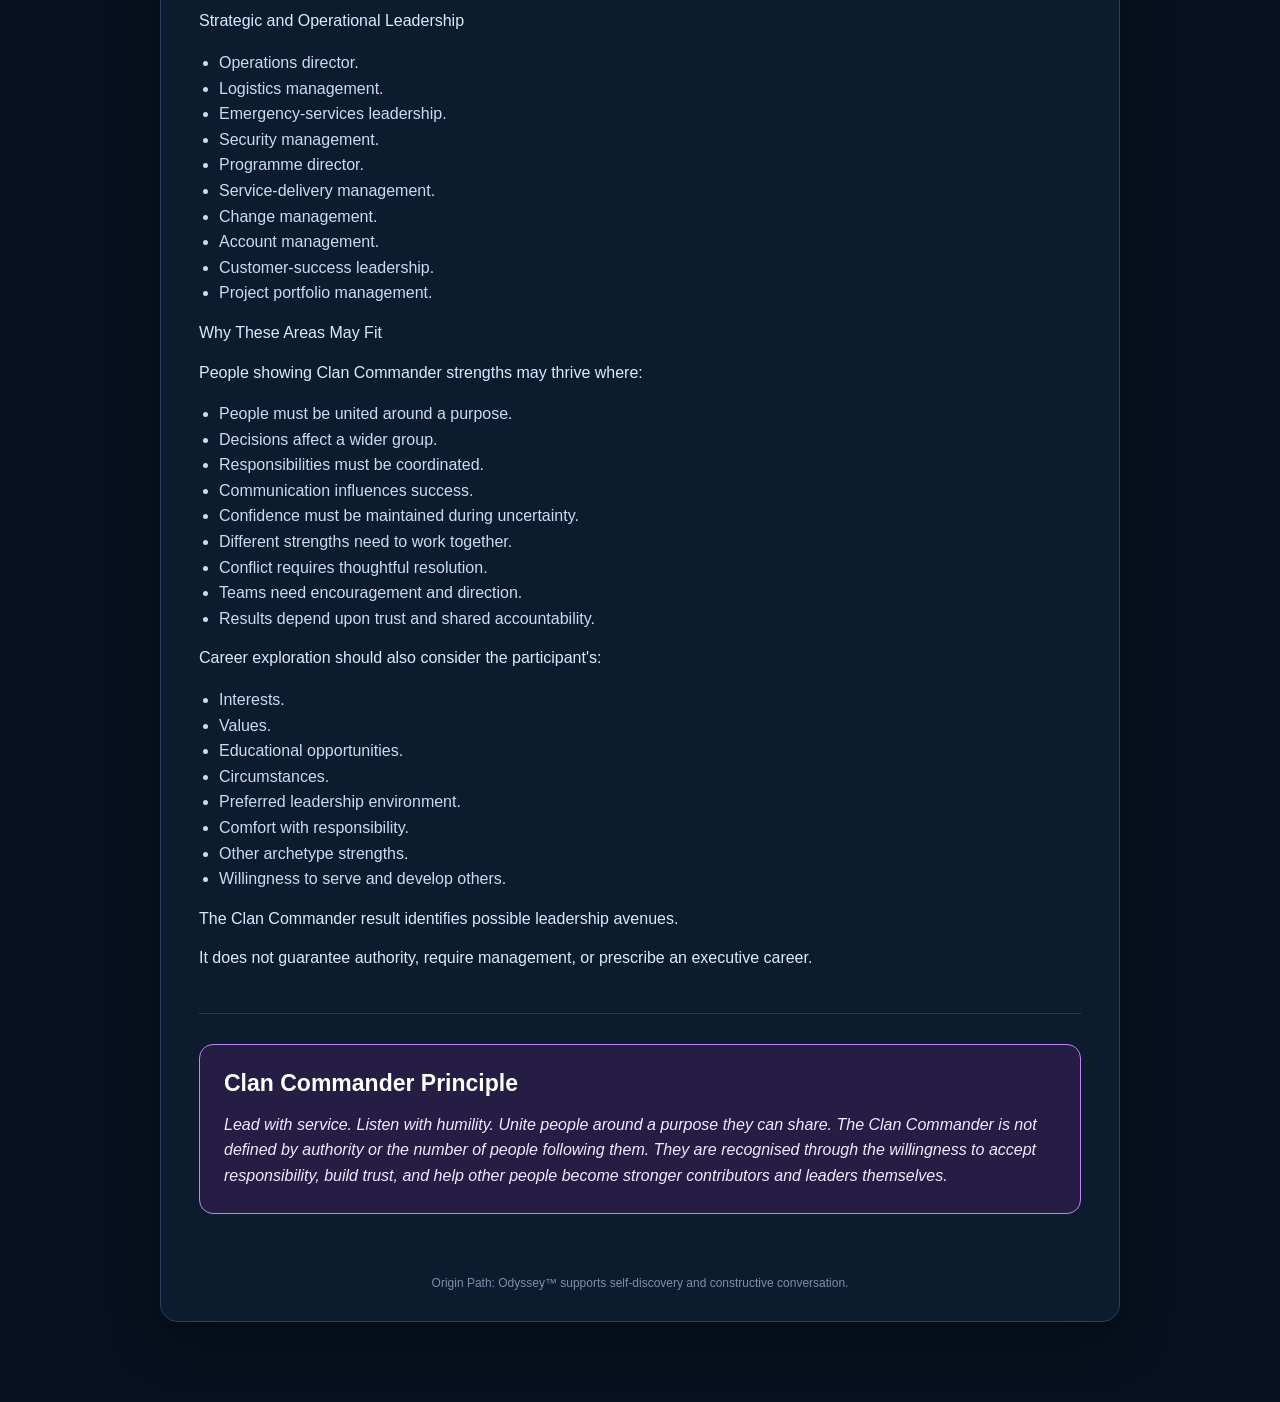
==== commit 79e91ac0: "Updated Files to get logo on the correct places." ====
--- a/archetypes/clan-commander/index.html
+++ b/archetypes/clan-commander/index.html
@@ -100,9 +100,14 @@
     <main class="opo-page">
         <section class="opo-shell">
             <header class="opo-hero opo-hero--participant">
-                <p class="opo-eyebrow">Origin Path: Odyssey™</p>
-                <h1 class="opo-title">Clan Commander</h1>
-                <p class="opo-copy opo-copy--supporting">Core Question: <em>How can we move forward together?</em></p>
+                <div class="opo-hero-header">
+                    <img src="../../favicon.svg" alt="Origin Path Logo" class="opo-logo">
+                    <div>
+                        <p class="opo-eyebrow">Origin Path: Odyssey™</p>
+                        <h1 class="opo-title">Clan Commander</h1>
+                        <p class="opo-copy opo-copy--supporting" style="margin-top: 14px; margin-bottom: 0;">Core Question: <em>How can we move forward together?</em></p>
+                    </div>
+                </div>
             </header>
             
             <div class="opo-content">
--- a/origin-path-theme.css
+++ b/origin-path-theme.css
@@ -0,0 +1,195 @@
+:root {
+  color-scheme: dark;
+
+  --opo-font-sans: Arial, Helvetica, sans-serif;
+
+  --opo-canvas: #07111f;
+  --opo-shell: #0d1b2e;
+  --opo-shell-border: #29415f;
+  --opo-hero-border: #385172;
+  --opo-divider: #263b56;
+  --opo-card: #12243b;
+  --opo-card-border: #335170;
+  --opo-detail: #101f33;
+  --opo-note: #101c2c;
+  --opo-closing: #17223b;
+  --opo-consent-note: rgba(6, 20, 34, 0.55);
+
+  --opo-heading: #ffffff;
+  --opo-body: #dbeafe;
+  --opo-copy: #c9dcf2;
+  --opo-label: #8dd8ff;
+  --opo-detail-heading: #9edcff;
+  --opo-muted: #91a9c2;
+  --opo-consent-text: #a9c4dc;
+  --opo-footer: #7990aa;
+
+  --opo-participant-hero-start: #102640;
+  --opo-participant-hero-mid: #182657;
+  --opo-participant-hero-end: #35235f;
+  --opo-participant-surface: #132a45;
+  --opo-participant-accent: #8b5cf6;
+  --opo-participant-title: #d8c3ff;
+  --opo-participant-percentage: #d6b4ff;
+
+  --opo-supporter-hero-start: #102640;
+  --opo-supporter-hero-mid: #18385a;
+  --opo-supporter-hero-end: #214c4d;
+  --opo-supporter-surface: #102f3b;
+  --opo-supporter-accent: #42c7b1;
+  --opo-supporter-title: #a8f3e2;
+  --opo-supporter-percentage: #91f0d7;
+
+  --opo-caution: #f59e0b;
+  --opo-caution-text: #211300;
+  --opo-reflection: #251d43;
+  --opo-reflection-accent: #c084fc;
+  --opo-reflection-text: #f3e8ff;
+  --opo-guidance: #102c2f;
+  --opo-guidance-border: #2c6666;
+  --opo-guidance-text: #9ff3df;
+  --opo-gold-surface: #30250e;
+  --opo-gold-border: #725b1d;
+  --opo-gold-text: #fde68a;
+  --opo-badge: #fbbf24;
+  --opo-badge-text: #211500;
+
+  --opo-space-1: 4px;
+  --opo-space-2: 8px;
+  --opo-space-3: 12px;
+  --opo-space-4: 16px;
+  --opo-space-5: 20px;
+  --opo-space-6: 24px;
+  --opo-space-7: 28px;
+  --opo-space-8: 32px;
+  --opo-space-9: 36px;
+  --opo-space-10: 40px;
+
+  --opo-radius-note: 8px;
+  --opo-radius-motto: 10px;
+  --opo-radius-block: 12px;
+  --opo-radius-card: 14px;
+  --opo-radius-shell: 18px;
+  --opo-radius-pill: 999px;
+
+  --opo-shadow-shell: 0 18px 50px rgba(0, 0, 0, 0.35);
+  --opo-reading-width: 960px;
+  --opo-page-width: 1120px;
+}
+
+*, *::before, *::after { box-sizing: border-box; }
+
+body.opo-theme {
+  margin: 0;
+  background: var(--opo-canvas);
+  color: var(--opo-body);
+  font-family: var(--opo-font-sans);
+  font-size: 16px;
+  line-height: 1.6;
+}
+
+.opo-page {
+  width: min(100% - 24px, var(--opo-page-width));
+  margin: 0 auto;
+  padding: var(--opo-space-8) 0 var(--opo-space-10);
+}
+
+.opo-shell {
+  width: min(100%, var(--opo-reading-width));
+  margin: 0 auto;
+  overflow: hidden;
+  background: var(--opo-shell);
+  border: 1px solid var(--opo-shell-border);
+  border-radius: var(--opo-radius-shell);
+  box-shadow: var(--opo-shadow-shell);
+}
+
+.opo-status {
+  padding: 9px 18px;
+  background: var(--opo-caution);
+  color: var(--opo-caution-text);
+  font-size: 12px;
+  font-weight: 700;
+  letter-spacing: .08em;
+  text-align: center;
+  text-transform: uppercase;
+}
+
+.opo-hero { padding: 36px 38px 30px; border-bottom: 1px solid var(--opo-hero-border); }
+.opo-hero--participant { background: linear-gradient(145deg, var(--opo-participant-hero-start), var(--opo-participant-hero-mid) 55%, var(--opo-participant-hero-end)); }
+.opo-hero--supporter { background: linear-gradient(145deg, var(--opo-supporter-hero-start), var(--opo-supporter-hero-mid) 55%, var(--opo-supporter-hero-end)); }
+.opo-hero-header { display: flex; align-items: center; gap: var(--opo-space-5); margin-bottom: var(--opo-space-5); }
+.opo-logo { max-width: 140px; height: auto; display: block; flex-shrink: 0; }
+.opo-hero-header .opo-title { margin-bottom: 0; }
+
+.opo-content { padding: var(--opo-space-8) 38px var(--opo-space-10); }
+.opo-section { margin-bottom: 30px; padding-bottom: var(--opo-space-7); border-bottom: 1px solid var(--opo-divider); }
+.opo-section:last-child { margin-bottom: 0; border-bottom: 0; }
+
+.opo-eyebrow {
+  margin: 0 0 var(--opo-space-2);
+  color: var(--opo-label);
+  font-size: 12px;
+  font-weight: 700;
+  letter-spacing: .16em;
+  text-transform: uppercase;
+}
+
+.opo-title, .opo-heading, .opo-subheading { margin-top: 0; color: var(--opo-heading); line-height: 1.25; }
+.opo-title { margin-bottom: var(--opo-space-3); font-size: 30px; }
+.opo-heading { margin-bottom: 14px; font-size: 23px; }
+.opo-subheading { margin-bottom: var(--opo-space-2); font-size: 17px; }
+.opo-copy { margin: 0 0 14px; }
+.opo-copy--supporting { color: var(--opo-copy); }
+.opo-copy--muted { color: var(--opo-muted); font-size: 14px; }
+
+.opo-consent-note { padding: var(--opo-space-3) 14px; background: var(--opo-consent-note); border-radius: 9px; color: var(--opo-consent-text); font-size: 13px; }
+.opo-closing { padding: var(--opo-space-6); background: var(--opo-closing); border-radius: var(--opo-radius-block); text-align: center; }
+
+.opo-grid { display: grid; grid-template-columns: repeat(2, minmax(0, 1fr)); gap: var(--opo-space-5); }
+.opo-card { padding: var(--opo-space-5); background: var(--opo-card); border: 1px solid var(--opo-card-border); border-radius: var(--opo-radius-card); }
+.opo-card__label { margin-bottom: 6px; color: var(--opo-label); font-size: 11px; font-weight: 700; letter-spacing: .12em; text-transform: uppercase; }
+.opo-card__name { color: var(--opo-heading); font-size: 19px; font-weight: 700; }
+.opo-card__percentage { margin-top: var(--opo-space-1); font-size: 25px; font-weight: 700; }
+.opo-card__percentage--participant { color: var(--opo-participant-percentage); }
+.opo-card__percentage--supporter { color: var(--opo-supporter-percentage); }
+
+.opo-callout { padding: var(--opo-space-6); border: 2px solid; border-radius: var(--opo-radius-block); }
+.opo-callout--participant { background: var(--opo-participant-surface); border-color: var(--opo-participant-accent); }
+.opo-callout--participant .opo-heading { color: var(--opo-participant-title); }
+.opo-callout--supporter { background: var(--opo-supporter-surface); border-color: var(--opo-supporter-accent); }
+.opo-callout--supporter .opo-heading { color: var(--opo-supporter-title); }
+
+.opo-detail { padding: 18px var(--opo-space-5); background: var(--opo-detail); border-radius: var(--opo-radius-block); }
+.opo-detail + .opo-detail { margin-top: 18px; }
+.opo-detail .opo-subheading { color: var(--opo-detail-heading); }
+
+.opo-panel { padding: var(--opo-space-6); border: 1px solid; border-radius: var(--opo-radius-card); }
+.opo-panel--reflection { background: var(--opo-reflection); border-color: var(--opo-reflection-accent); color: var(--opo-reflection-text); }
+.opo-panel--guidance { background: var(--opo-guidance); border-color: var(--opo-guidance-border); }
+.opo-panel--guidance .opo-heading, .opo-panel--guidance .opo-subheading { color: var(--opo-guidance-text); }
+.opo-panel--gold { background: var(--opo-gold-surface); border-color: var(--opo-gold-border); }
+.opo-panel--gold .opo-heading { color: var(--opo-gold-text); }
+
+.opo-pill { display: inline-block; padding: 5px 10px; border-radius: var(--opo-radius-pill); background: var(--opo-badge); color: var(--opo-badge-text); font-size: 12px; font-weight: 700; }
+.opo-tie-note { color: var(--opo-gold-text); font-size: 14px; }
+.opo-button { display: inline-flex; align-items: center; justify-content: center; min-height: 44px; padding: 10px 18px; border: 0; border-radius: var(--opo-radius-note); color: var(--opo-heading); font: inherit; font-weight: 700; text-decoration: none; }
+.opo-button--participant { background: var(--opo-participant-accent); }
+.opo-button--supporter { background: var(--opo-supporter-accent); color: var(--opo-canvas); }
+.opo-button--disabled { cursor: not-allowed; filter: saturate(.35); opacity: .58; }
+.opo-button:focus-visible { outline: 3px solid var(--opo-label); outline-offset: 3px; }
+
+.opo-footer { padding: var(--opo-space-5) 38px var(--opo-space-7); color: var(--opo-footer); font-size: 12px; text-align: center; }
+
+@media (max-width: 620px) {
+  .opo-page { width: min(100% - 16px, var(--opo-page-width)); padding-top: var(--opo-space-3); }
+  .opo-hero, .opo-content, .opo-footer { padding-left: 22px; padding-right: 22px; }
+  .opo-hero-header { flex-direction: column; align-items: flex-start; gap: var(--opo-space-4); }
+  .opo-logo { max-width: 100px; }
+  .opo-grid { grid-template-columns: 1fr; gap: var(--opo-space-3); }
+  .opo-title { font-size: 25px; }
+}
+
+@media (prefers-reduced-motion: reduce) {
+  *, *::before, *::after { scroll-behavior: auto !important; transition-duration: .01ms !important; animation-duration: .01ms !important; animation-iteration-count: 1 !important; }
+}
